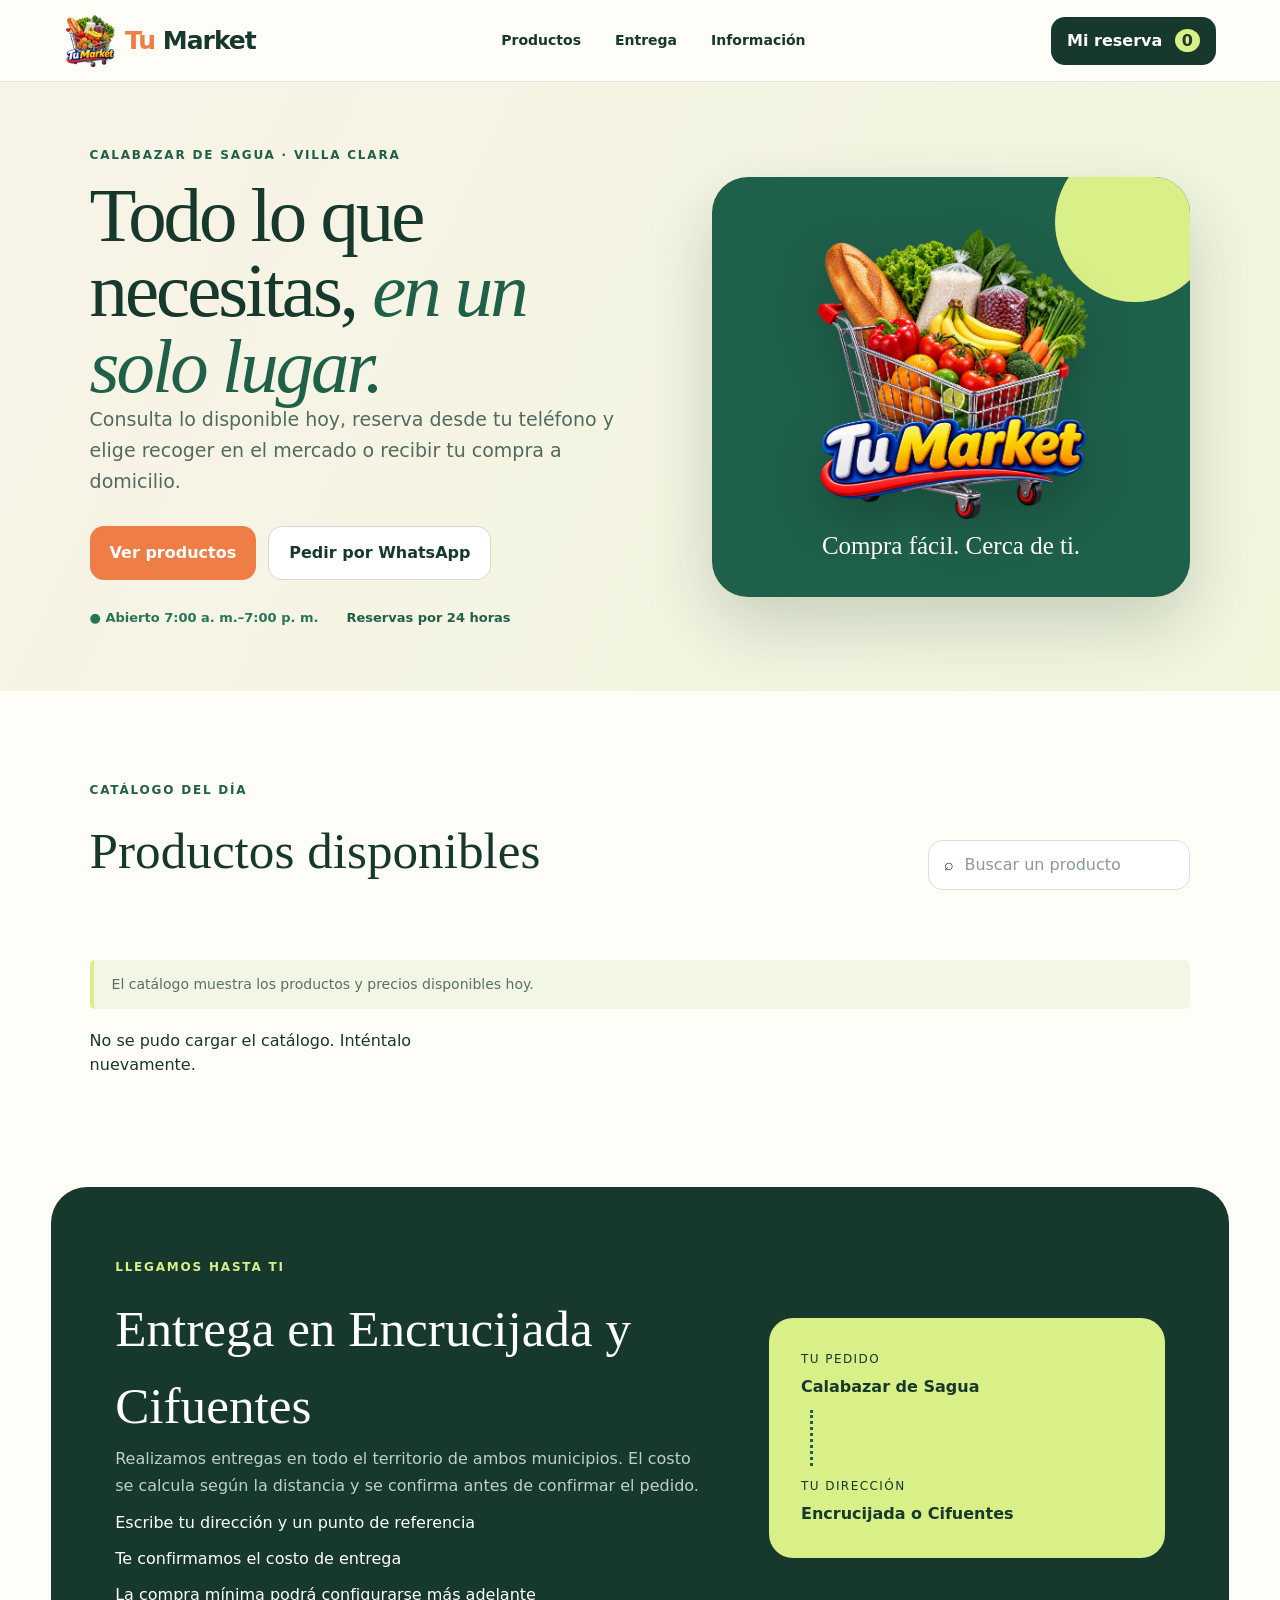
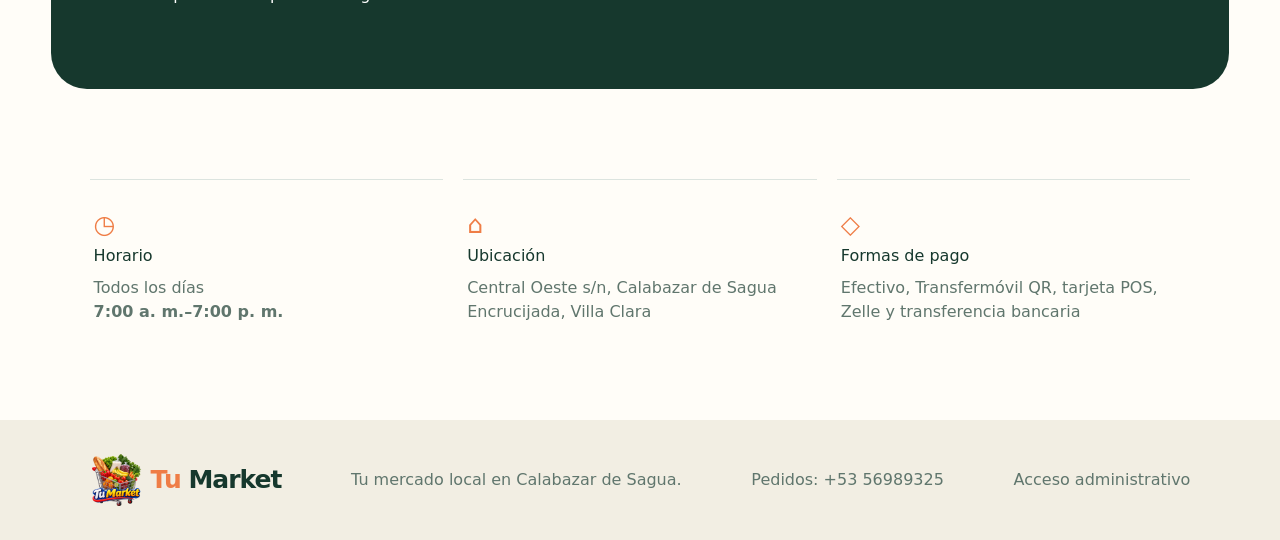
==== index.html @ 38402e89 "Add files via upload" ====
<!DOCTYPE html>
<html lang="es">
<head>
<meta charSet="utf-8"/>
<meta name="viewport" content="width=device-width, initial-scale=1"/>
<link rel="preload" as="image" href="tu-market-logo-realistic.png"/>
<link rel="stylesheet" href="tu-market.css"/>
<title>Tu Market</title>
<meta name="description" content="Productos, reservas y entregas de Tu Market en Villa Clara."/>
<link rel="icon" href="tu-market-logo-realistic.png"/>
<link rel="apple-touch-icon" href="tu-market-logo-realistic.png"/>
<style>[hidden]{display:none!important}</style>
</head>
<body>
<main>
<header class="topbar">
<a class="brand brandWithLogo" href="#inicio" aria-label="Tu Market, inicio">
<img src="tu-market-logo-realistic.png" alt=""/>
<span>
<b>Tu</b> Market</span>
</a>
<nav>
<a href="#productos">Productos</a>
<a href="#entrega">Entrega</a>
<a href="#informacion">Información</a>
</nav>
<button class="cartButton">Mi reserva <b>0</b>
</button>
</header>
<section class="hero" id="inicio">
<div class="heroCopy">
<p class="eyebrow">Calabazar de Sagua · Villa Clara</p>
<h1>Todo lo que necesitas, <em>en un solo lugar.</em>
</h1>
<p class="lead">Consulta lo disponible hoy, reserva desde tu teléfono y elige recoger en el mercado o recibir tu compra a domicilio.</p>
<div class="heroActions">
<a class="primary" href="#productos">Ver productos</a>
<a class="secondary" href="https://wa.me/5356989325">Pedir por WhatsApp</a>
</div>
<div class="quickFacts">
<span>● Abierto 7:00 a. m.–7:00 p. m.</span>
<span>Reservas por 24 horas</span>
</div>
</div>
<div class="marketCard" aria-hidden="true">
<div class="sun">
</div>
<img class="heroLogo" src="tu-market-logo-realistic.png" alt=""/>
<p>Compra fácil. Cerca de ti.</p>
</div>
</section>
<section class="products" id="productos">
<div class="sectionHead">
<div>
<p class="eyebrow">Catálogo del día</p>
<h2>Productos disponibles</h2>
</div>
<label class="search">⌕<input placeholder="Buscar un producto" value=""/>
</label>
</div>
<div id="categoryFilters" class="categoryFilters" aria-label="Buscar por clasificación"></div>
<div class="notice">El catálogo muestra los productos y precios disponibles hoy.</div>
<div id="productGrid" class="productGrid"><p>Cargando productos…</p></div>
</section>
<section class="delivery" id="entrega">
<div>
<p class="eyebrow">Llegamos hasta ti</p>
<h2>Entrega en Encrucijada y Cifuentes</h2>
<p>Realizamos entregas en todo el territorio de ambos municipios. El costo se calcula según la distancia y se confirma antes de confirmar el pedido.</p>
<ul>
<li>Escribe tu dirección y un punto de referencia</li>
<li>Te confirmamos el costo de entrega</li>
<li>La compra mínima podrá configurarse más adelante</li>
</ul>
</div>
<div class="routeCard">
<span>Tu pedido</span>
<b>Calabazar de Sagua</b>
<div class="routeLine">
</div>
<span>Tu dirección</span>
<b>Encrucijada o Cifuentes</b>
</div>
</section>
<section class="info" id="informacion">
<article>
<span>◷</span>
<h3>Horario</h3>
<p>Todos los días<br/>
<b>7:00 a. m.–7:00 p. m.</b>
</p>
</article>
<article>
<span>⌂</span>
<h3>Ubicación</h3>
<p>Central Oeste s/n, Calabazar de Sagua<br/>Encrucijada, Villa Clara</p>
</article>
<article>
<span>◇</span>
<h3>Formas de pago</h3>
<p>Efectivo, Transfermóvil QR, tarjeta POS,<br/>Zelle y transferencia bancaria</p>
</article>
</section>
<footer>
<div class="brand brandWithLogo">
<img src="tu-market-logo-realistic.png" alt=""/>
<span>
<b>Tu</b> Market</span>
</div>
<p>Tu mercado local en Calabazar de Sagua.</p>
<p>Pedidos: +53 56989325</p>
<p><a href="admin.html">Acceso administrativo</a></p>
</footer>
</main>
<div id="cartModal" class="modalBackdrop" hidden>
<div class="modal"><button class="close" type="button" aria-label="Cerrar">×</button><h2>Mi reserva</h2><div id="cartItems"></div>
<form id="orderForm"><label>Nombre y apellidos<input id="customerName" required></label><label>Teléfono<input id="phone" inputmode="tel" required></label><label>Entrega<select id="deliveryType"><option>Recoger en la tienda</option><option>Entrega a domicilio</option></select></label><label>Dirección<input id="address"></label><label>Punto de referencia (opcional)<textarea id="reference"></textarea></label><label>Forma de pago<select id="paymentMethod"><option>Efectivo (cash)</option><option>Zelle</option><option>Transferencia bancaria</option></select></label><button class="primary" type="submit">Confirmar pedido</button></form>
</div></div>
<script>
const SUPABASE_URL='https://faebaloprnuvkmqggsgo.supabase.co',SUPABASE_KEY='sb_publishable_L12dqE66IVhn_qCoooGx5A_XQ2bVXRj',apiHeaders={apikey:SUPABASE_KEY,Authorization:`Bearer ${SUPABASE_KEY}`};
const search=document.querySelector('.search input'),cartButton=document.querySelector('.cartButton'),modal=document.getElementById('cartModal');let products=[],selected='Todos',cart=[];
function money(v){return Number(v)>0?`$${Number(v).toFixed(2)}`:'Precio por confirmar'}
function renderFilters(){const cats=['Todos',...new Set(products.map(p=>p.category).filter(Boolean))];categoryFilters.innerHTML=cats.map(c=>`<button type="button" class="${c===selected?'active':''}" data-category="${c}">${c}</button>`).join('');categoryFilters.querySelectorAll('button').forEach(b=>b.onclick=()=>{selected=b.dataset.category;renderFilters();renderProducts()})}
function renderProducts(){const q=search.value.toLowerCase(),list=products.filter(p=>(selected==='Todos'||p.category===selected)&&p.name.toLowerCase().includes(q));productGrid.innerHTML=list.map(p=>`<article class="productCard"><div class="productVisual">${p.image_url?`<img src="${p.image_url}" alt="${p.name}" style="width:100%;height:100%;object-fit:cover">`:(p.emoji||'🛒')}<span class="status">${p.available?'Disponible':'Agotado'}</span></div><div class="productInfo"><small>${p.category||''}</small><h3>${p.name}</h3><p class="price">${money(p.price)} <span>/ ${p.unit||'unidad'}</span></p><button ${p.available?'':'disabled'} data-id="${p.id}">${p.available?'Agregar':'No disponible'}</button></div></article>`).join('')||'<p>No hay productos en esta clasificación.</p>';productGrid.querySelectorAll('button[data-id]').forEach(b=>b.onclick=()=>add(Number(b.dataset.id)))}
async function loadProducts(){try{const r=await fetch(`${SUPABASE_URL}/rest/v1/products?select=*&order=name.asc`,{headers:apiHeaders});if(!r.ok)throw Error();products=await r.json();renderFilters();renderProducts()}catch(e){productGrid.innerHTML='<p>No se pudo cargar el catálogo. Inténtalo nuevamente.</p>'}}
function add(id){cart.push(id);cartButton.querySelector('b').textContent=cart.length}
function openCart(){cartItems.innerHTML=cart.length?cart.map((id,i)=>{const p=products.find(x=>x.id===id);return p?`<p>${p.emoji||'🛒'} ${p.name} · ${money(p.price)} <button type="button" data-remove="${i}">Quitar</button></p>`:''}).join(''):'<p>Tu reserva está vacía.</p>';orderForm.hidden=!cart.length;cartItems.querySelectorAll('[data-remove]').forEach(b=>b.onclick=()=>{cart.splice(Number(b.dataset.remove),1);cartButton.querySelector('b').textContent=cart.length;openCart()});modal.hidden=false}
cartButton.onclick=openCart;modal.querySelector('.close').onclick=()=>modal.hidden=true;modal.onclick=e=>{if(e.target===modal)modal.hidden=true};search.oninput=renderProducts;
orderForm.onsubmit=async e=>{e.preventDefault();if(deliveryType.value==='Entrega a domicilio'&&!address.value.trim())return alert('Escribe la dirección de entrega.');const chosen=cart.map(id=>products.find(p=>p.id===id)).filter(Boolean),num='TM-'+Date.now().toString().slice(-6),body={confirmation_code:num,customer_name:customerName.value.trim(),phone:phone.value.trim(),address:address.value.trim(),reference:reference.value.trim(),delivery_type:deliveryType.value,payment_method:paymentMethod.value,items:chosen.map(p=>({id:p.id,name:p.name,price:Number(p.price||0),unit:p.unit})),total:chosen.reduce((s,p)=>s+Number(p.price||0),0),status:'Pendiente'},btn=orderForm.querySelector('button[type=submit]');btn.disabled=true;btn.textContent='Enviando…';try{const r=await fetch(`${SUPABASE_URL}/rest/v1/orders`,{method:'POST',headers:{...apiHeaders,'Content-Type':'application/json',Prefer:'return=minimal'},body:JSON.stringify(body)});if(!r.ok)throw Error();cart=[];cartButton.querySelector('b').textContent='0';modal.hidden=true;orderForm.reset();alert(`Pedido recibido. Tu número de confirmación es ${num}`)}catch(err){alert('No se pudo enviar el pedido. Inténtalo nuevamente.')}finally{btn.disabled=false;btn.textContent='Confirmar pedido'}};
loadProducts();
</script>
</body>
</html>
---- tu-market.css ----
/*! tailwindcss v4.2.1 | MIT License | https://tailwindcss.com */
@layer theme{:root,:host{--font-sans:ui-sans-serif, system-ui, sans-serif, "Apple Color Emoji", "Segoe UI Emoji", "Segoe UI Symbol", "Noto Color Emoji";--font-mono:ui-monospace, SFMono-Regular, Menlo, Monaco, Consolas, "Liberation Mono", "Courier New", monospace;--spacing:.25rem;--default-font-family:var(--font-sans);--default-mono-font-family:var(--font-mono)}}@layer base{*,:after,:before,::backdrop{box-sizing:border-box;border:0 solid;margin:0;padding:0}::file-selector-button{box-sizing:border-box;border:0 solid;margin:0;padding:0}html,:host{-webkit-text-size-adjust:100%;tab-size:4;line-height:1.5;font-family:var(--default-font-family,ui-sans-serif, system-ui, sans-serif, "Apple Color Emoji", "Segoe UI Emoji", "Segoe UI Symbol", "Noto Color Emoji");font-feature-settings:var(--default-font-feature-settings,normal);font-variation-settings:var(--default-font-variation-settings,normal);-webkit-tap-highlight-color:transparent}hr{height:0;color:inherit;border-top-width:1px}abbr:where([title]){-webkit-text-decoration:underline dotted;text-decoration:underline dotted}h1,h2,h3,h4,h5,h6{font-size:inherit;font-weight:inherit}a{color:inherit;-webkit-text-decoration:inherit;-webkit-text-decoration:inherit;-webkit-text-decoration:inherit;-webkit-text-decoration:inherit;text-decoration:inherit}b,strong{font-weight:bolder}code,kbd,samp,pre{font-family:var(--default-mono-font-family,ui-monospace, SFMono-Regular, Menlo, Monaco, Consolas, "Liberation Mono", "Courier New", monospace);font-feature-settings:var(--default-mono-font-feature-settings,normal);font-variation-settings:var(--default-mono-font-variation-settings,normal);font-size:1em}small{font-size:80%}sub,sup{vertical-align:baseline;font-size:75%;line-height:0;position:relative}sub{bottom:-.25em}sup{top:-.5em}table{text-indent:0;border-color:inherit;border-collapse:collapse}:-moz-focusring{outline:auto}progress{vertical-align:baseline}summary{display:list-item}ol,ul,menu{list-style:none}img,svg,video,canvas,audio,iframe,embed,object{vertical-align:middle;display:block}img,video{max-width:100%;height:auto}button,input,select,optgroup,textarea{font:inherit;font-feature-settings:inherit;font-variation-settings:inherit;letter-spacing:inherit;color:inherit;opacity:1;background-color:#0000;border-radius:0}::file-selector-button{font:inherit;font-feature-settings:inherit;font-variation-settings:inherit;letter-spacing:inherit;color:inherit;opacity:1;background-color:#0000;border-radius:0}:where(select:is([multiple],[size])) optgroup{font-weight:bolder}:where(select:is([multiple],[size])) optgroup option{padding-inline-start:20px}::file-selector-button{margin-inline-end:4px}::placeholder{opacity:1}@supports (not ((-webkit-appearance:-apple-pay-button))) or (contain-intrinsic-size:1px){::placeholder{color:currentColor}@supports (color:color-mix(in lab, red, red)){::placeholder{color:color-mix(in oklab, currentcolor 50%, transparent)}}}textarea{resize:vertical}::-webkit-search-decoration{-webkit-appearance:none}::-webkit-date-and-time-value{min-height:1lh;text-align:inherit}::-webkit-datetime-edit{display:inline-flex}::-webkit-datetime-edit-fields-wrapper{padding:0}::-webkit-datetime-edit{padding-block:0}::-webkit-datetime-edit-year-field{padding-block:0}::-webkit-datetime-edit-month-field{padding-block:0}::-webkit-datetime-edit-day-field{padding-block:0}::-webkit-datetime-edit-hour-field{padding-block:0}::-webkit-datetime-edit-minute-field{padding-block:0}::-webkit-datetime-edit-second-field{padding-block:0}::-webkit-datetime-edit-millisecond-field{padding-block:0}::-webkit-datetime-edit-meridiem-field{padding-block:0}::-webkit-calendar-picker-indicator{line-height:1}:-moz-ui-invalid{box-shadow:none}button,input:where([type=button],[type=reset],[type=submit]){appearance:button}::file-selector-button{appearance:button}::-webkit-inner-spin-button{height:auto}::-webkit-outer-spin-button{height:auto}[hidden]:where(:not([hidden=until-found])){display:none!important}}@layer components;@layer utilities{.visible{visibility:visible}.relative{position:relative}.start{inset-inline-start:var(--spacing)}.table{display:table}}:root{--ink:#16382d;--green:#1f604a;--lime:#d9ef88;--cream:#f8f3e7;--paper:#fffdf8;--orange:#ef7d46;--muted:#60766d}*{box-sizing:border-box}html{scroll-behavior:smooth}body{background:var(--paper);color:var(--ink);margin:0;font-family:Inter,ui-sans-serif,system-ui,-apple-system,BlinkMacSystemFont,Segoe UI,sans-serif}button,input,textarea{font:inherit}button,a{transition:all .2s}.topbar{z-index:20;-webkit-backdrop-filter:blur(12px);backdrop-filter:blur(12px);background:#fffdf8eb;border-bottom:1px solid #dfe6dd;justify-content:space-between;align-items:center;height:82px;padding:0 max(5vw,24px);display:flex;position:sticky;top:0}.brand{letter-spacing:-1px;color:var(--ink);font-size:25px;font-weight:900;text-decoration:none}.brand>span{color:var(--ink)}.brand>span b{color:var(--orange)}.brandWithLogo{align-items:center;gap:9px;display:inline-flex}.brandWithLogo img{object-fit:contain;width:52px;height:52px}nav{gap:34px;display:flex}nav a{color:var(--ink);font-size:14px;font-weight:650;text-decoration:none}.cartButton{background:var(--ink);color:#fff;cursor:pointer;border:0;border-radius:14px;padding:12px 16px;font-weight:750}.cartButton b{background:var(--lime);color:var(--ink);border-radius:50%;margin-left:7px;padding:2px 7px}.hero{background:linear-gradient(115deg,var(--cream),#f1f6dd);grid-template-columns:1.08fr .92fr;align-items:center;gap:60px;min-height:600px;padding:64px max(7vw,28px);display:grid}.eyebrow{text-transform:uppercase;letter-spacing:.15em;color:var(--green);margin:0 0 14px;font-size:12px;font-weight:850}.hero h1{letter-spacing:-3px;max-width:800px;margin:0;font-family:Georgia,serif;font-size:clamp(47px,6vw,82px);line-height:.98}.hero h1 em{color:var(--green);font-weight:400}.lead{color:#516a60;max-width:650px;font-size:19px;line-height:1.65}.heroActions{gap:12px;margin:28px 0;display:flex}.primary,.secondary{cursor:pointer;border:0;border-radius:14px;justify-content:center;align-items:center;padding:14px 20px;font-weight:800;text-decoration:none;display:inline-flex}.primary{background:var(--orange);color:#fff}.secondary{color:var(--ink);background:#fff;border:1px solid #cfdad4}.quickFacts{color:var(--green);gap:28px;font-size:13px;font-weight:700;display:flex}.quickFacts span:first-child{color:#26755b}.marketCard{background:var(--green);text-align:center;border-radius:36px;height:420px;padding:52px 40px;position:relative;overflow:hidden;box-shadow:0 28px 70px #16382d33}.sun{background:var(--lime);border-radius:50%;width:160px;height:160px;position:absolute;top:-35px;right:-25px}.heroLogo{object-fit:contain;filter:drop-shadow(0 18px 24px #0003);width:100%;height:290px;position:relative}.marketCard p{color:#fff;margin-top:8px;font-family:Georgia,serif;font-size:25px;position:relative}.products{padding:90px max(7vw,28px)}.sectionHead{justify-content:space-between;align-items:end;gap:20px;display:flex}.sectionHead h2,.delivery h2{margin:0;font-family:Georgia,serif;font-size:clamp(36px,4vw,54px)}.search{background:#fff;border:1px solid #d8e0dc;border-radius:14px;align-items:center;gap:10px;padding:12px 15px;display:flex}.search input{border:0;outline:0;min-width:210px}.notice{border-left:4px solid var(--lime);color:#597064;background:#f2f6e5;border-radius:5px;margin:26px 0 20px;padding:14px 18px;font-size:14px}.productGrid{grid-template-columns:repeat(3,1fr);gap:22px;display:grid}.productCard{background:#fff;border:1px solid #e0e6e2;border-radius:24px;overflow:hidden}.productVisual{background:#f2f0e6;justify-content:center;align-items:center;height:210px;font-size:78px;display:flex;position:relative}.status{color:#77857e;text-transform:uppercase;background:#fff;border-radius:20px;padding:7px 9px;font-size:11px;font-weight:800;position:absolute;top:14px;right:14px}.categoryFilters{scrollbar-width:thin;gap:10px;padding:26px 2px 18px;display:flex;overflow-x:auto}.categoryFilters button{color:var(--ink);cursor:pointer;background:#fff;border:1px solid #cfdad4;border-radius:999px;flex:none;padding:11px 17px;font-weight:800}.categoryFilters button.active{background:var(--green);border-color:var(--green);color:#fff}.emptyProducts{text-align:center;color:var(--muted);background:#fafbf7;border:1px dashed #c8d4ce;border-radius:18px;margin-top:22px;padding:30px}.productInfo{padding:22px}.productInfo small{color:var(--orange);font-weight:800}.productInfo h3{margin:6px 0 12px;font-size:23px}.price{font-weight:800}.price span{color:var(--muted);font-size:13px;font-weight:500}.productInfo button{color:#89938e;background:#e9ecea;border:0;border-radius:12px;width:100%;padding:12px;font-weight:800}.delivery{background:var(--ink);color:#fff;border-radius:36px;grid-template-columns:1.2fr .8fr;align-items:center;gap:60px;margin:20px max(4vw,18px);padding:70px max(5vw,28px);display:grid}.delivery .eyebrow{color:var(--lime)}.delivery p{color:#bed0c9;line-height:1.7}.delivery li{margin:12px 0}.routeCard{background:var(--lime);color:var(--ink);border-radius:24px;flex-direction:column;gap:7px;padding:32px;display:flex}.routeCard span{text-transform:uppercase;letter-spacing:.12em;font-size:12px}.routeLine{border-left:3px dotted var(--green);height:56px;margin:4px 0 4px 9px}.info{grid-template-columns:repeat(3,1fr);gap:20px;padding:70px max(7vw,28px);display:grid}.info article{border-top:1px solid #dce4df;padding:26px 4px}.info article>span{color:var(--orange);font-size:25px}.info h3{margin-bottom:8px}.info p{color:var(--muted);line-height:1.5}footer{color:var(--muted);background:#f2eee3;justify-content:space-between;align-items:center;padding:34px max(7vw,28px);display:flex}.modalBackdrop{z-index:50;background:#0a1e1894;place-items:center;padding:18px;display:grid;position:fixed;inset:0}.modal{background:#fff;border-radius:26px;width:min(520px,100%);max-height:92vh;padding:32px;position:relative;overflow:auto}.close{cursor:pointer;background:0 0;border:0;font-size:32px;position:absolute;top:15px;right:20px}.modal h2{margin:0 0 22px;font-family:Georgia,serif;font-size:36px}.modal label{margin:16px 0 6px;font-size:13px;font-weight:800;display:block}.modal input,.modal textarea,.modal select{outline-color:var(--green);background:#fff;border:1px solid #d5dfda;border-radius:12px;width:100%;margin-top:7px;padding:12px;display:block}.modal textarea{resize:vertical;min-height:80px}.choice{grid-template-columns:1fr 1fr;gap:8px;margin-top:18px;display:grid}.choice button{background:#fff;border:1px solid #d5dfda;border-radius:12px;padding:12px;font-weight:800}.choice .selected{background:var(--ink);color:#fff}.helper,.empty{color:var(--muted);font-size:12px}.submit{width:100%;margin-top:20px}.submit:disabled{opacity:.45}.modal label small{color:var(--muted);font-weight:500}.orderLine,.orderTotal{border-bottom:1px solid #edf0ee;justify-content:space-between;padding:9px 0;font-size:14px;display:flex}.orderTotal{border-bottom:2px solid var(--ink);font-size:16px}.sent{color:var(--green);background:#e9f5d0;border-radius:10px;padding:12px;font-weight:750}.confirmationCard{text-align:center;padding:18px 4px 4px}.confirmationIcon{background:var(--lime);width:64px;height:64px;color:var(--ink);border-radius:50%;place-items:center;margin:0 auto 20px;font-size:34px;font-weight:900;display:grid}.confirmationCard h2{margin-bottom:10px}.confirmationCard>p{color:var(--muted)}.confirmationCard>small{text-transform:uppercase;letter-spacing:.12em;color:var(--green);margin:25px 0 8px;font-weight:850;display:block}.confirmationCard>strong{background:var(--ink);color:#fff;letter-spacing:.08em;border-radius:16px;padding:18px;font-size:clamp(28px,8vw,40px);display:block}.confirmationCard .confirmationHelp{max-width:340px;margin:16px auto 22px;font-size:13px;line-height:1.5}.confirmationCard .primary{width:100%}.adminLogin{background:linear-gradient(135deg,var(--cream),#eef6da);place-items:center;min-height:100vh;padding:20px;display:grid}.adminLogin form{background:#fff;border-radius:25px;width:min(420px,100%);padding:38px;box-shadow:0 25px 70px #16382d29}.adminLogin h1{margin:10px 0 25px;font-family:Georgia,serif;font-size:38px}.adminLogin label,.adminCard label{margin:14px 0;font-size:13px;font-weight:800;display:block}.adminLogin input,.adminCard input,.adminCard select{background:#fff;border:1px solid #d6dfda;border-radius:10px;width:100%;margin-top:7px;padding:12px}.adminLogin .primary{width:100%;margin-top:14px}.error{color:#a33;font-weight:700}.adminPage{background:#f6f7f2;min-height:100vh;padding:38px max(5vw,22px) 80px}.adminHeader{justify-content:space-between;align-items:center;display:flex}.adminHeader h1{margin:0;font-family:Georgia,serif;font-size:46px}.stats{grid-template-columns:repeat(3,1fr);gap:16px;margin:30px 0;display:grid}.stats article{background:var(--ink);color:#fff;border-radius:18px;flex-direction:column;padding:22px;display:flex}.stats span{color:#bcd0c8;font-size:13px}.stats b{font-size:34px}.adminGrid{grid-template-columns:1fr 1fr;gap:20px;display:grid}.adminCard{background:#fff;border:1px solid #e0e6e2;border-radius:22px;padding:26px}.adminCard h2{margin:0;font-family:Georgia,serif;font-size:30px}.formRow{grid-template-columns:1fr 1fr;gap:12px;display:grid}.adminProduct{border-bottom:1px solid #edf0ee;justify-content:space-between;align-items:center;padding:14px 0;display:flex}.adminProduct div{flex-direction:column;display:flex}.adminProduct small{color:var(--muted);margin-top:4px}.ordersCard{margin-top:20px}.adminOrder{border-bottom:1px solid #e4e9e6;grid-template-columns:1fr auto 150px;align-items:center;gap:20px;padding:16px 0;display:grid}.adminOrder div{flex-direction:column;gap:4px;display:flex}.adminOrder span,.adminOrder small{color:var(--muted)}.adminOrder select{background:#fff;border:1px solid #d6dfda;border-radius:10px;padding:10px}.emptyState{color:var(--muted);padding:24px 0}.adminMessage{color:var(--green);background:#e9f5d0;border-radius:12px;padding:12px 18px;font-weight:750}.adminActions{align-items:center;gap:10px;display:flex}.notificationButton{background:var(--lime);color:var(--ink);cursor:pointer;border:0;border-radius:14px;padding:13px 16px;font-weight:850}.newOrderAlert{z-index:25;background:#fff1c7;border:2px solid #e5a72c;border-radius:18px;justify-content:space-between;align-items:center;gap:16px;margin:22px 0;padding:17px 20px;display:flex;position:sticky;top:14px;box-shadow:0 12px 35px #5a400a2e}.newOrderAlert div{flex-direction:column;gap:5px;display:flex}.newOrderAlert strong{font-size:18px}.newOrderAlert span{color:#6f571e}.newOrderAlert button{background:var(--ink);color:#fff;cursor:pointer;border:0;border-radius:10px;padding:10px 15px;font-weight:800}@media (width<=800px){.topbar{height:70px}.topbar nav{display:none}.hero{grid-template-columns:1fr;padding-top:46px}.marketCard{height:320px}.productGrid,.info,.delivery{grid-template-columns:1fr}.sectionHead{flex-direction:column;align-items:stretch}.search input{width:100%}footer{flex-direction:column;align-items:flex-start;gap:6px}.quickFacts{flex-direction:column;gap:8px}.heroActions{flex-direction:column}.hero h1{letter-spacing:-2px}.products{padding-top:65px}.adminGrid,.stats{grid-template-columns:1fr}.adminHeader{align-items:flex-start;gap:15px}.adminHeader h1{font-size:36px}.adminActions{flex-direction:column;align-items:stretch}.adminOrder,.formRow{grid-template-columns:1fr}.newOrderAlert{flex-direction:column;align-items:flex-start}.newOrderAlert button{width:100%}}
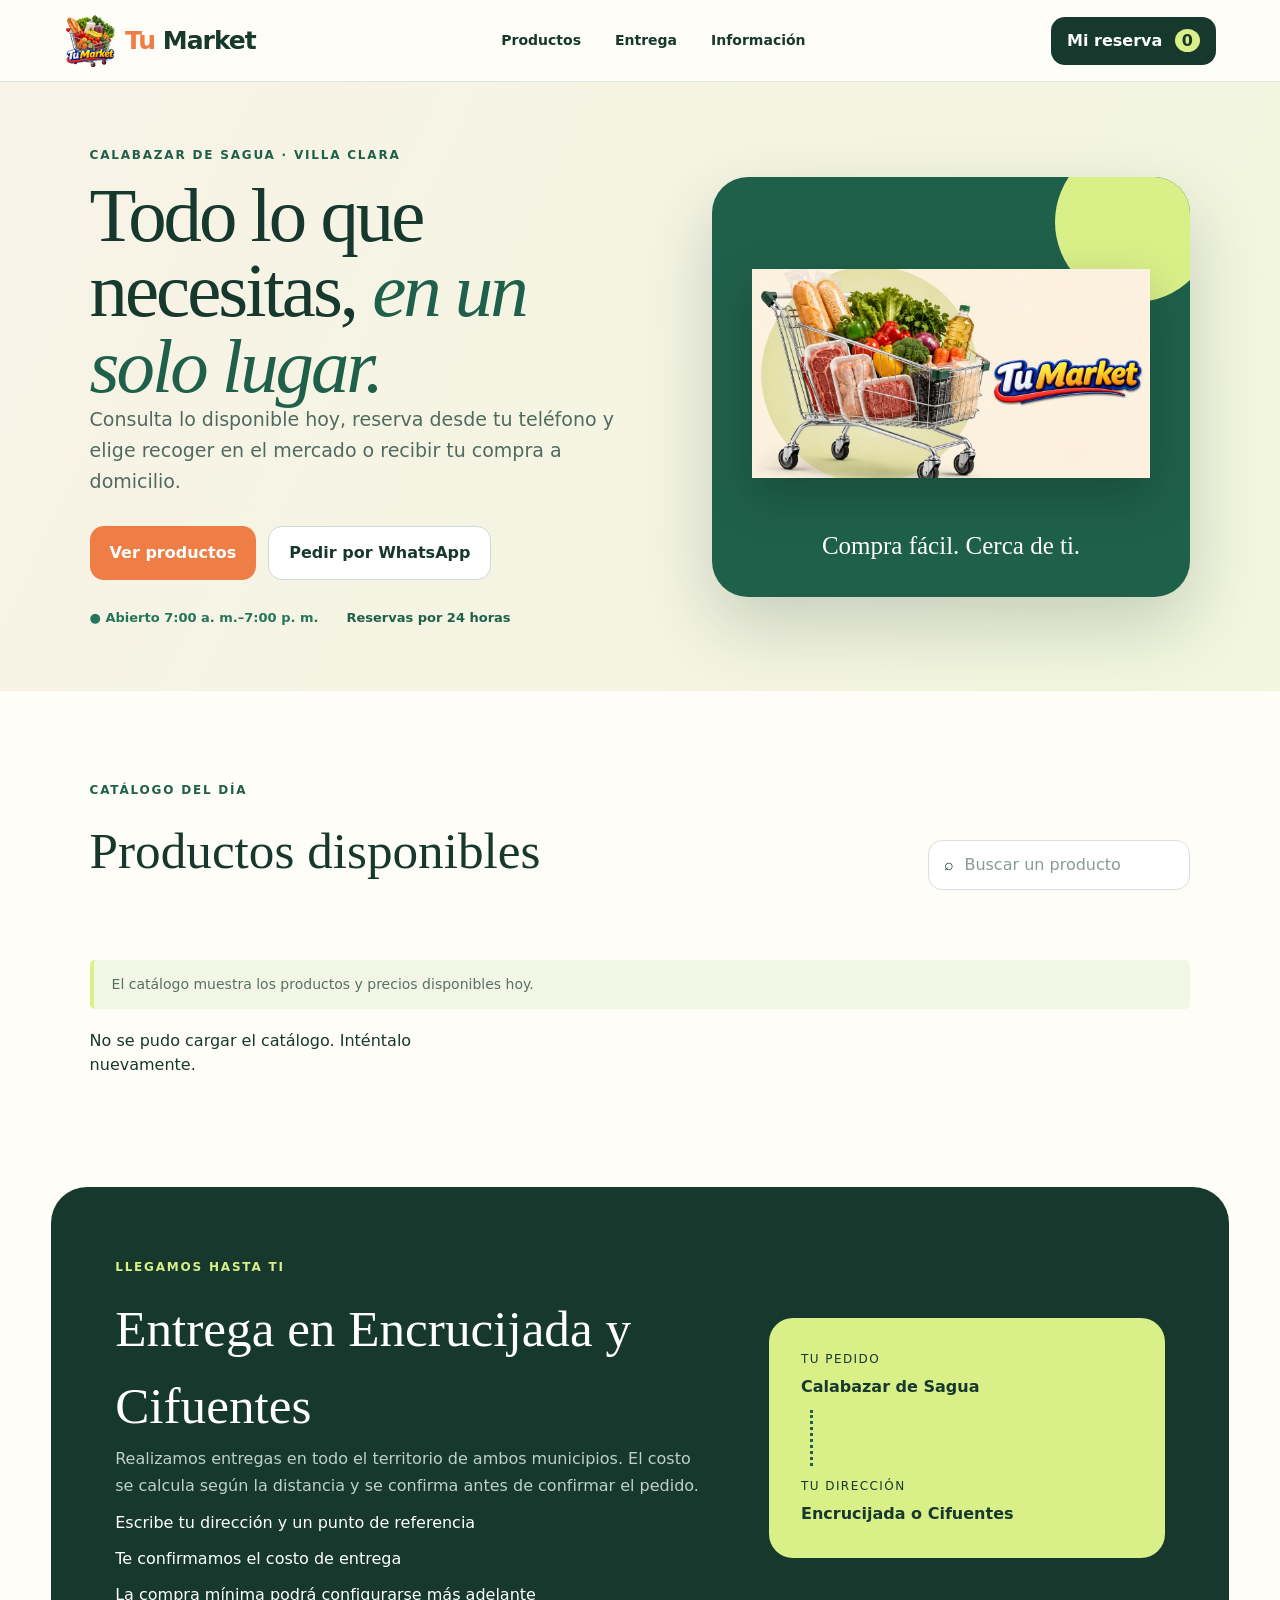
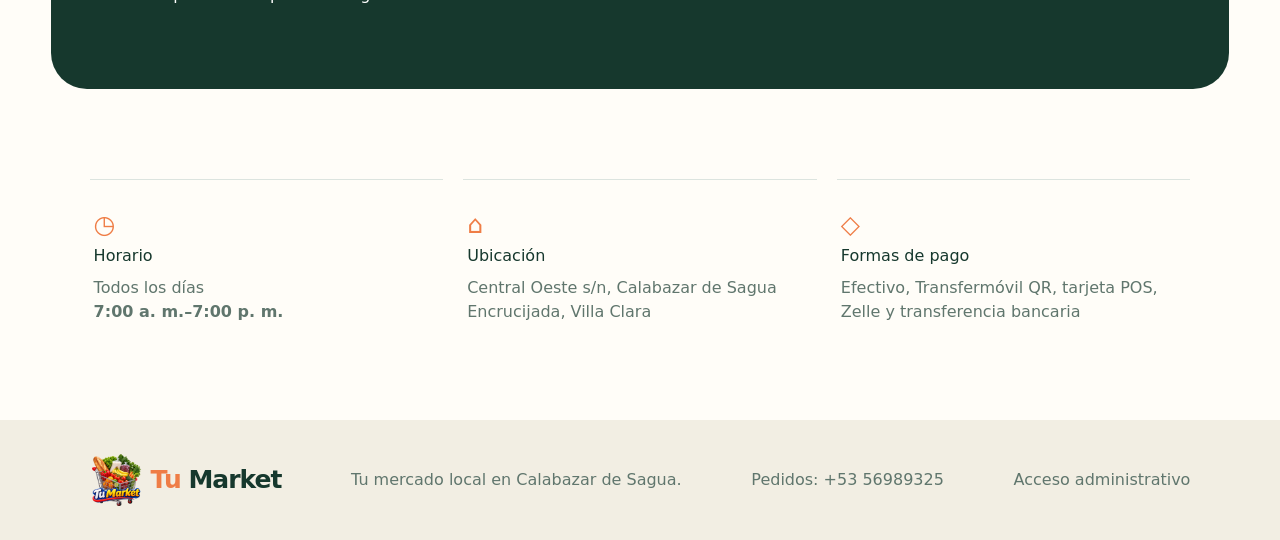
==== commit c837646d: "Add files via upload" ====
--- a/index.html
+++ b/index.html
@@ -7,6 +7,22 @@
 <link rel="stylesheet" href="tu-market.css"/>
 <title>Tu Market</title>
 <meta name="description" content="Productos, reservas y entregas de Tu Market en Villa Clara."/>
+<meta property="og:type" content="website"/>
+<meta property="og:locale" content="es_CU"/>
+<meta property="og:site_name" content="Tu Market"/>
+<meta property="og:title" content="Tu Market | Productos y pedidos"/>
+<meta property="og:description" content="Consulta los productos disponibles y reserva desde tu teléfono."/>
+<meta property="og:url" content="https://tu-market-cuba.github.io/Tu-Market-/"/>
+<meta property="og:image" content="https://tu-market-cuba.github.io/Tu-Market-/tu-market-brand.jpg"/>
+<meta property="og:image:secure_url" content="https://tu-market-cuba.github.io/Tu-Market-/tu-market-brand.jpg"/>
+<meta property="og:image:type" content="image/jpeg"/>
+<meta property="og:image:width" content="1200"/>
+<meta property="og:image:height" content="630"/>
+<meta property="og:image:alt" content="Carretilla de Tu Market llena de productos"/>
+<meta name="twitter:card" content="summary_large_image"/>
+<meta name="twitter:title" content="Tu Market | Productos y pedidos"/>
+<meta name="twitter:description" content="Consulta los productos disponibles y reserva desde tu teléfono."/>
+<meta name="twitter:image" content="https://tu-market-cuba.github.io/Tu-Market-/tu-market-brand.jpg"/>
 <link rel="icon" href="tu-market-logo-realistic.png"/>
 <link rel="apple-touch-icon" href="tu-market-logo-realistic.png"/>
 <style>[hidden]{display:none!important}</style>
@@ -45,7 +61,7 @@
 <div class="marketCard" aria-hidden="true">
 <div class="sun">
 </div>
-<img class="heroLogo" src="tu-market-logo-realistic.png" alt=""/>
+<img class="heroLogo" src="tu-market-brand.jpg" alt="Carretilla de Tu Market con productos"/>
 <p>Compra fácil. Cerca de ti.</p>
 </div>
 </section>
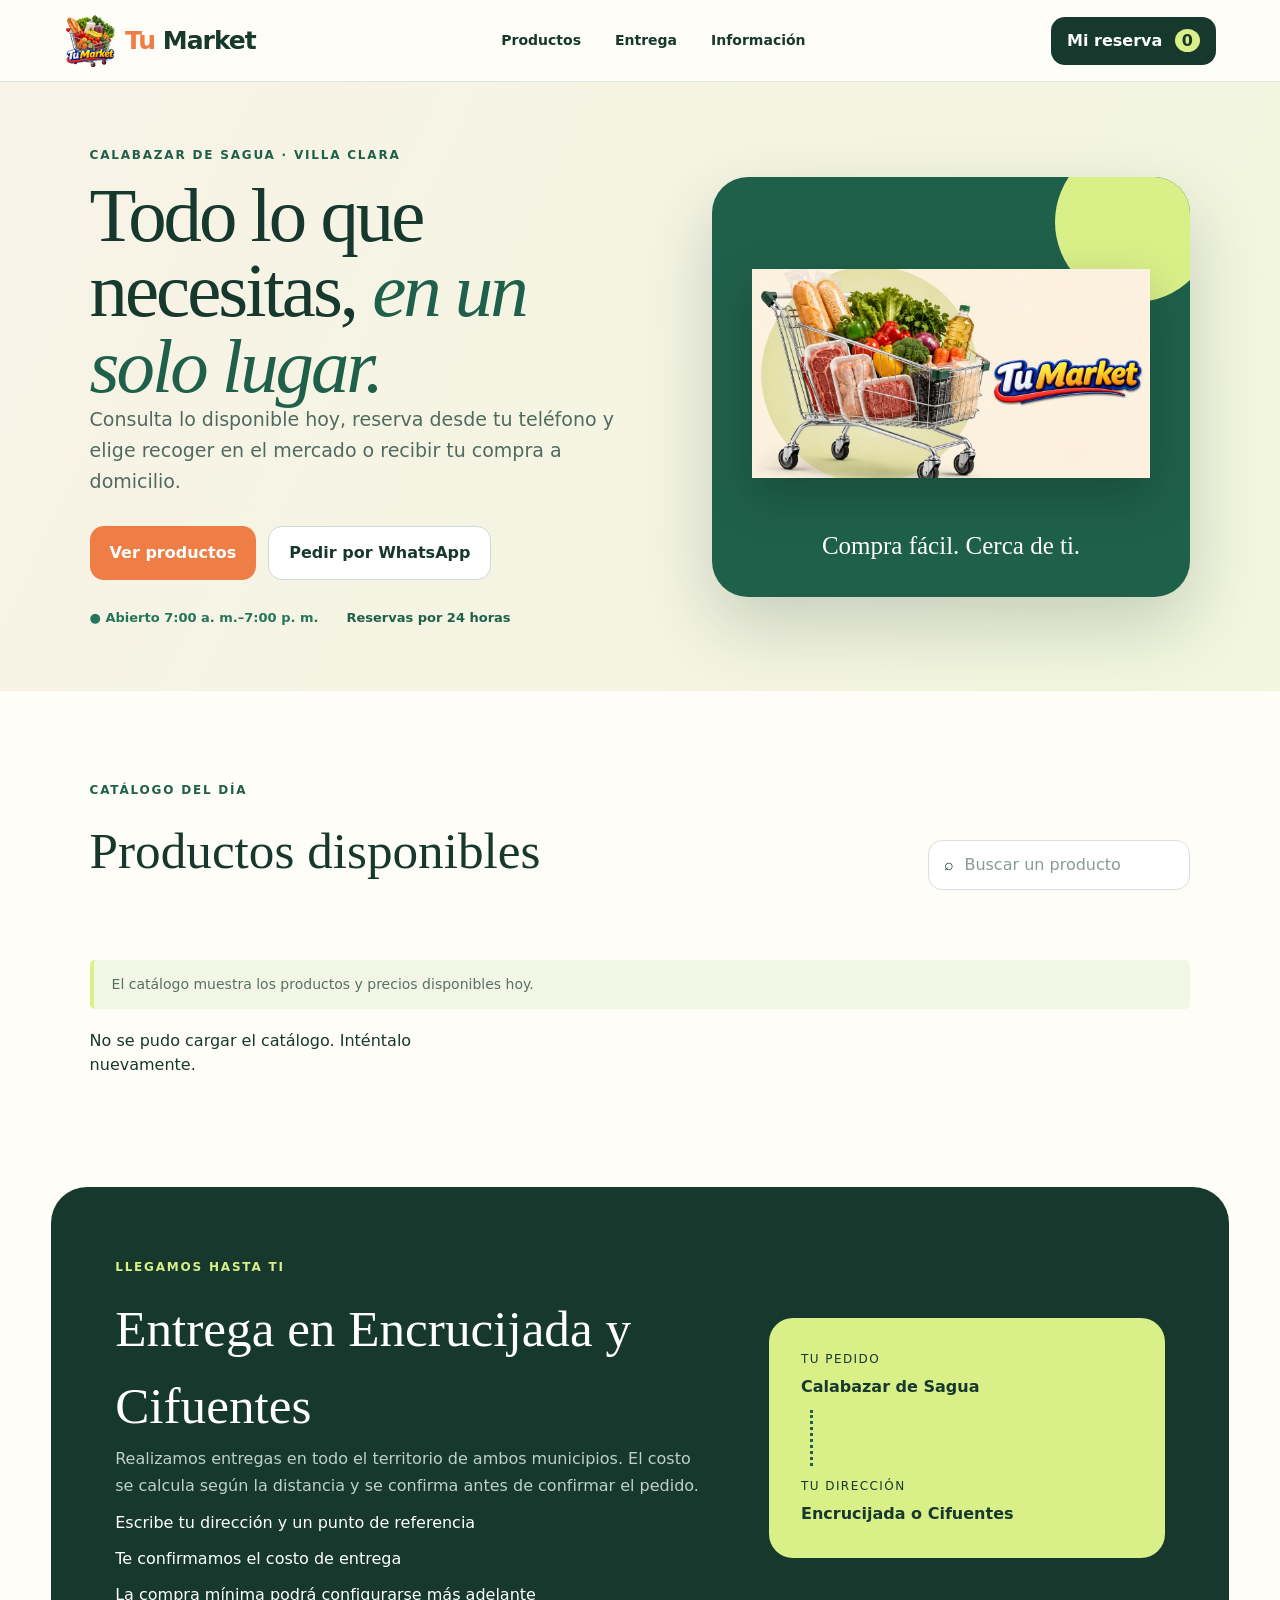
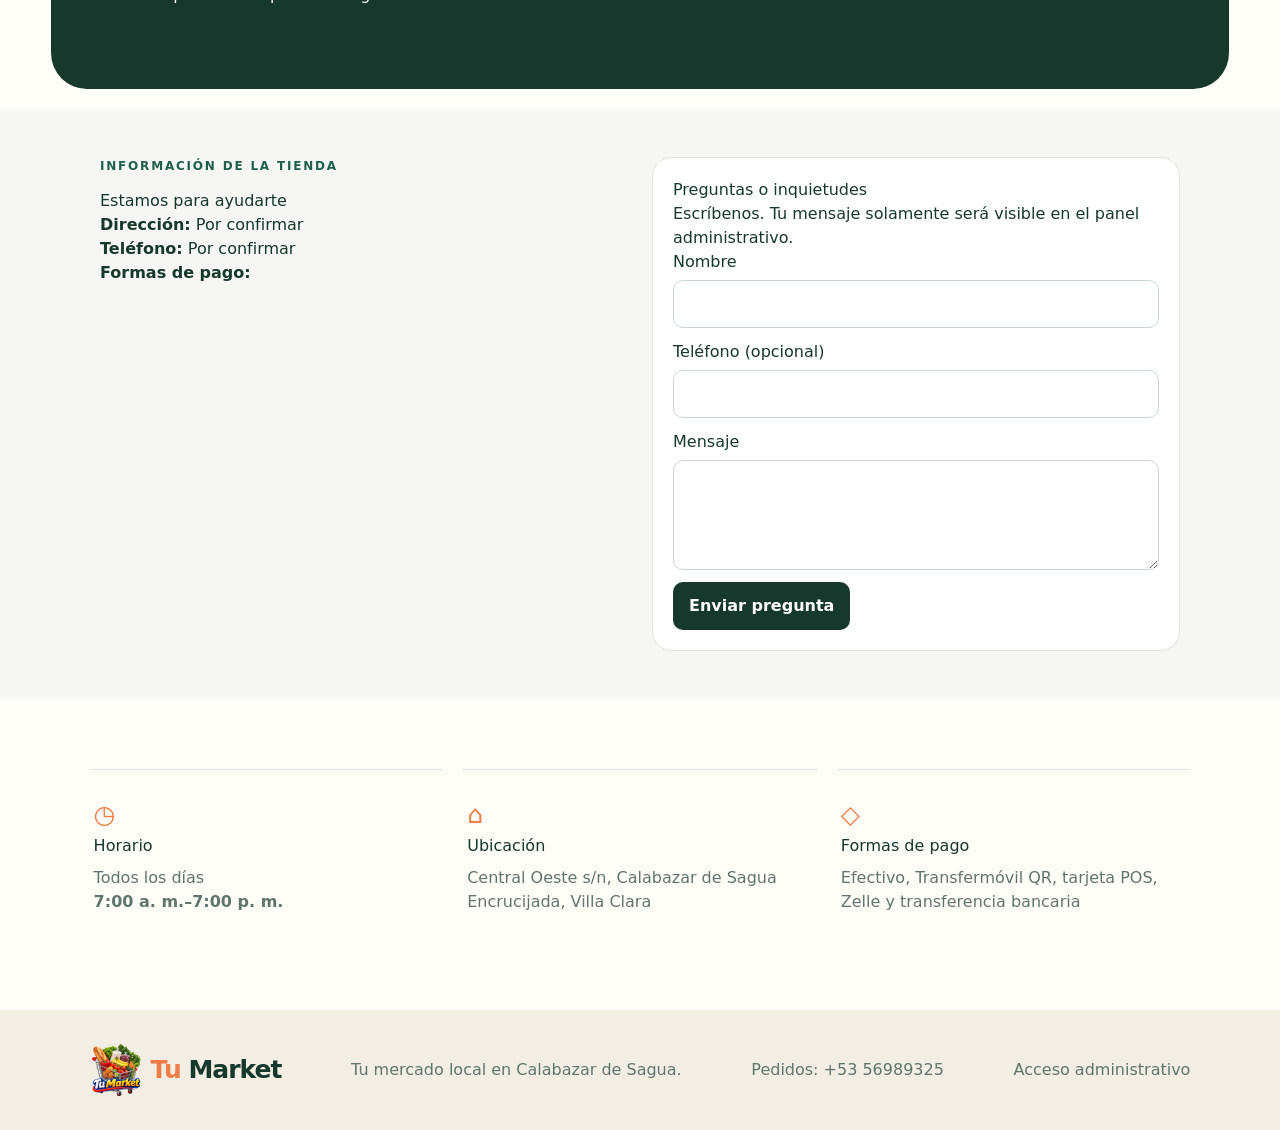
==== commit 1982d65a: "Add files via upload" ====
--- a/index.html
+++ b/index.html
@@ -25,7 +25,7 @@
 <meta name="twitter:image" content="https://tu-market-cuba.github.io/Tu-Market-/tu-market-brand.jpg"/>
 <link rel="icon" href="tu-market-logo-realistic.png"/>
 <link rel="apple-touch-icon" href="tu-market-logo-realistic.png"/>
-<style>[hidden]{display:none!important}</style>
+<style>[hidden]{display:none!important}.clientNotice{background:#fff3cd;border:1px solid #ecd98d;border-radius:16px;margin:20px auto;max-width:1080px;padding:18px}.contactPanel{background:#f6f7f2;padding:48px 7vw}.contactGrid{display:grid;grid-template-columns:1fr 1fr;gap:24px;max-width:1080px;margin:auto}.questionForm{background:#fff;border:1px solid #e0e6e2;border-radius:20px;padding:20px}.questionForm input,.questionForm textarea{display:block;width:100%;padding:11px;border:1px solid #ccd6d0;border-radius:10px;margin:6px 0 12px}.questionForm textarea{min-height:110px}.questionForm button{border:0;background:#16382d;color:#fff;border-radius:10px;padding:12px 16px;font-weight:800}.storeDetails p{white-space:pre-wrap}@media(max-width:700px){.contactGrid{grid-template-columns:1fr}}</style>
 </head>
 <body>
 <main>
@@ -65,7 +65,7 @@
 <p>Compra fácil. Cerca de ti.</p>
 </div>
 </section>
-<section class="products" id="productos">
+<section id="clientNotice" class="clientNotice" hidden><b>Aviso de Tu Market</b><p id="clientNoticeText"></p></section><section class="products" id="productos">
 <div class="sectionHead">
 <div>
 <p class="eyebrow">Catálogo del día</p>
@@ -98,7 +98,7 @@
 <b>Encrucijada o Cifuentes</b>
 </div>
 </section>
-<section class="info" id="informacion">
+<section class="contactPanel" id="contacto"><div class="contactGrid"><div class="storeDetails"><p class="eyebrow">Información de la tienda</p><h2>Estamos para ayudarte</h2><p><b>Dirección:</b> <span id="publicAddress">Por confirmar</span></p><p><b>Teléfono:</b> <a id="publicPhone" href="#">Por confirmar</a></p><p><b>Formas de pago:</b></p><ul id="publicPayments"></ul><p id="publicExtra"></p></div><form id="questionForm" class="questionForm"><h2>Preguntas o inquietudes</h2><p>Escríbenos. Tu mensaje solamente será visible en el panel administrativo.</p><label>Nombre<input id="questionName" required></label><label>Teléfono (opcional)<input id="questionPhone" inputmode="tel"></label><label>Mensaje<textarea id="questionMessage" required></textarea></label><button type="submit">Enviar pregunta</button></form></div></section><section class="info" id="informacion">
 <article>
 <span>◷</span>
 <h3>Horario</h3>
@@ -124,7 +124,7 @@
 <b>Tu</b> Market</span>
 </div>
 <p>Tu mercado local en Calabazar de Sagua.</p>
-<p>Pedidos: +53 56989325</p>
+<p>Pedidos: <span id="footerPhone">+53 56989325</span></p>
 <p><a href="admin.html">Acceso administrativo</a></p>
 </footer>
 </main>
@@ -143,7 +143,10 @@
 function openCart(){cartItems.innerHTML=cart.length?cart.map((id,i)=>{const p=products.find(x=>x.id===id);return p?`<p>${p.emoji||'🛒'} ${p.name} · ${money(p.price)} <button type="button" data-remove="${i}">Quitar</button></p>`:''}).join(''):'<p>Tu reserva está vacía.</p>';orderForm.hidden=!cart.length;cartItems.querySelectorAll('[data-remove]').forEach(b=>b.onclick=()=>{cart.splice(Number(b.dataset.remove),1);cartButton.querySelector('b').textContent=cart.length;openCart()});modal.hidden=false}
 cartButton.onclick=openCart;modal.querySelector('.close').onclick=()=>modal.hidden=true;modal.onclick=e=>{if(e.target===modal)modal.hidden=true};search.oninput=renderProducts;
 orderForm.onsubmit=async e=>{e.preventDefault();if(deliveryType.value==='Entrega a domicilio'&&!address.value.trim())return alert('Escribe la dirección de entrega.');const chosen=cart.map(id=>products.find(p=>p.id===id)).filter(Boolean),num='TM-'+Date.now().toString().slice(-6),body={confirmation_code:num,customer_name:customerName.value.trim(),phone:phone.value.trim(),address:address.value.trim(),reference:reference.value.trim(),delivery_type:deliveryType.value,payment_method:paymentMethod.value,items:chosen.map(p=>({id:p.id,name:p.name,price:Number(p.price||0),unit:p.unit})),total:chosen.reduce((s,p)=>s+Number(p.price||0),0),status:'Pendiente'},btn=orderForm.querySelector('button[type=submit]');btn.disabled=true;btn.textContent='Enviando…';try{const r=await fetch(`${SUPABASE_URL}/rest/v1/orders`,{method:'POST',headers:{...apiHeaders,'Content-Type':'application/json',Prefer:'return=minimal'},body:JSON.stringify(body)});if(!r.ok)throw Error();cart=[];cartButton.querySelector('b').textContent='0';modal.hidden=true;orderForm.reset();alert(`Pedido recibido. Tu número de confirmación es ${num}`)}catch(err){alert('No se pudo enviar el pedido. Inténtalo nuevamente.')}finally{btn.disabled=false;btn.textContent='Confirmar pedido'}};
-loadProducts();
+async function loadSettings(){try{const r=await fetch(`${SUPABASE_URL}/rest/v1/site_settings?select=*&id=eq.1`,{headers:apiHeaders});if(!r.ok)throw Error();const value=(await r.json())[0];if(!value)return;if(value.notice){clientNotice.hidden=false;clientNoticeText.textContent=value.notice}publicAddress.textContent=value.address||'Por confirmar';publicPhone.textContent=value.phone||'Por confirmar';publicPhone.href=value.phone?'tel:'+value.phone.replace(/\s/g,''):'#';footerPhone.textContent=value.phone||'+53 56989325';publicPayments.innerHTML=(value.payment_methods||[]).map(method=>`<li>${method}</li>`).join('');publicExtra.textContent=value.additional_info||'';const options=value.payment_methods||[];if(options.length)paymentMethod.innerHTML=options.map(method=>`<option>${method}</option>`).join('')}catch(e){}}
+questionForm.onsubmit=async event=>{event.preventDefault();const button=questionForm.querySelector('button'),body={name:questionName.value.trim(),phone:questionPhone.value.trim(),message:questionMessage.value.trim(),status:'Pendiente'};button.disabled=true;button.textContent='Enviando…';try{const r=await fetch(`${SUPABASE_URL}/rest/v1/customer_questions`,{method:'POST',headers:{...apiHeaders,'Content-Type':'application/json',Prefer:'return=minimal'},body:JSON.stringify(body)});if(!r.ok)throw Error();questionForm.reset();alert('Tu pregunta fue enviada a Tu Market.')}catch(e){alert('No se pudo enviar la pregunta. Inténtalo nuevamente.')}finally{button.disabled=false;button.textContent='Enviar pregunta'}};
+loadSettings();loadProducts();
 </script>
 </body>
 </html>
+
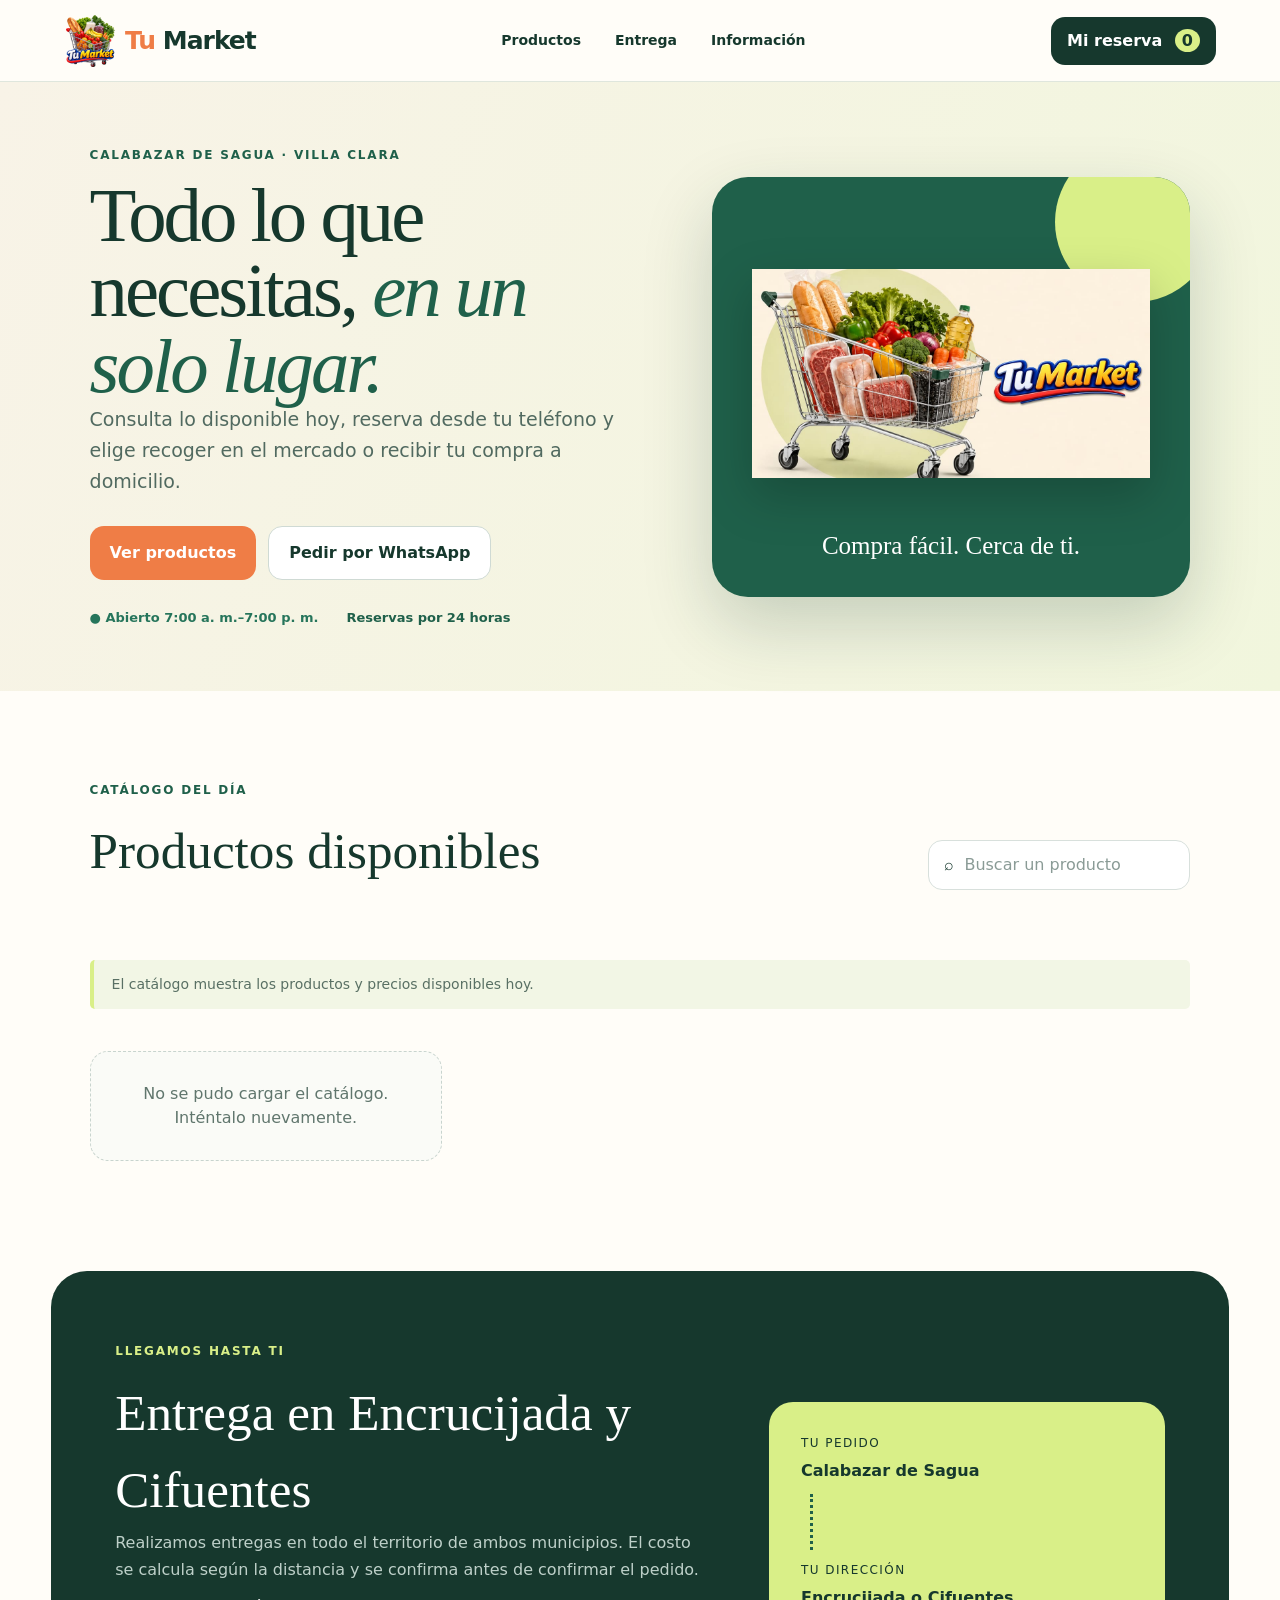
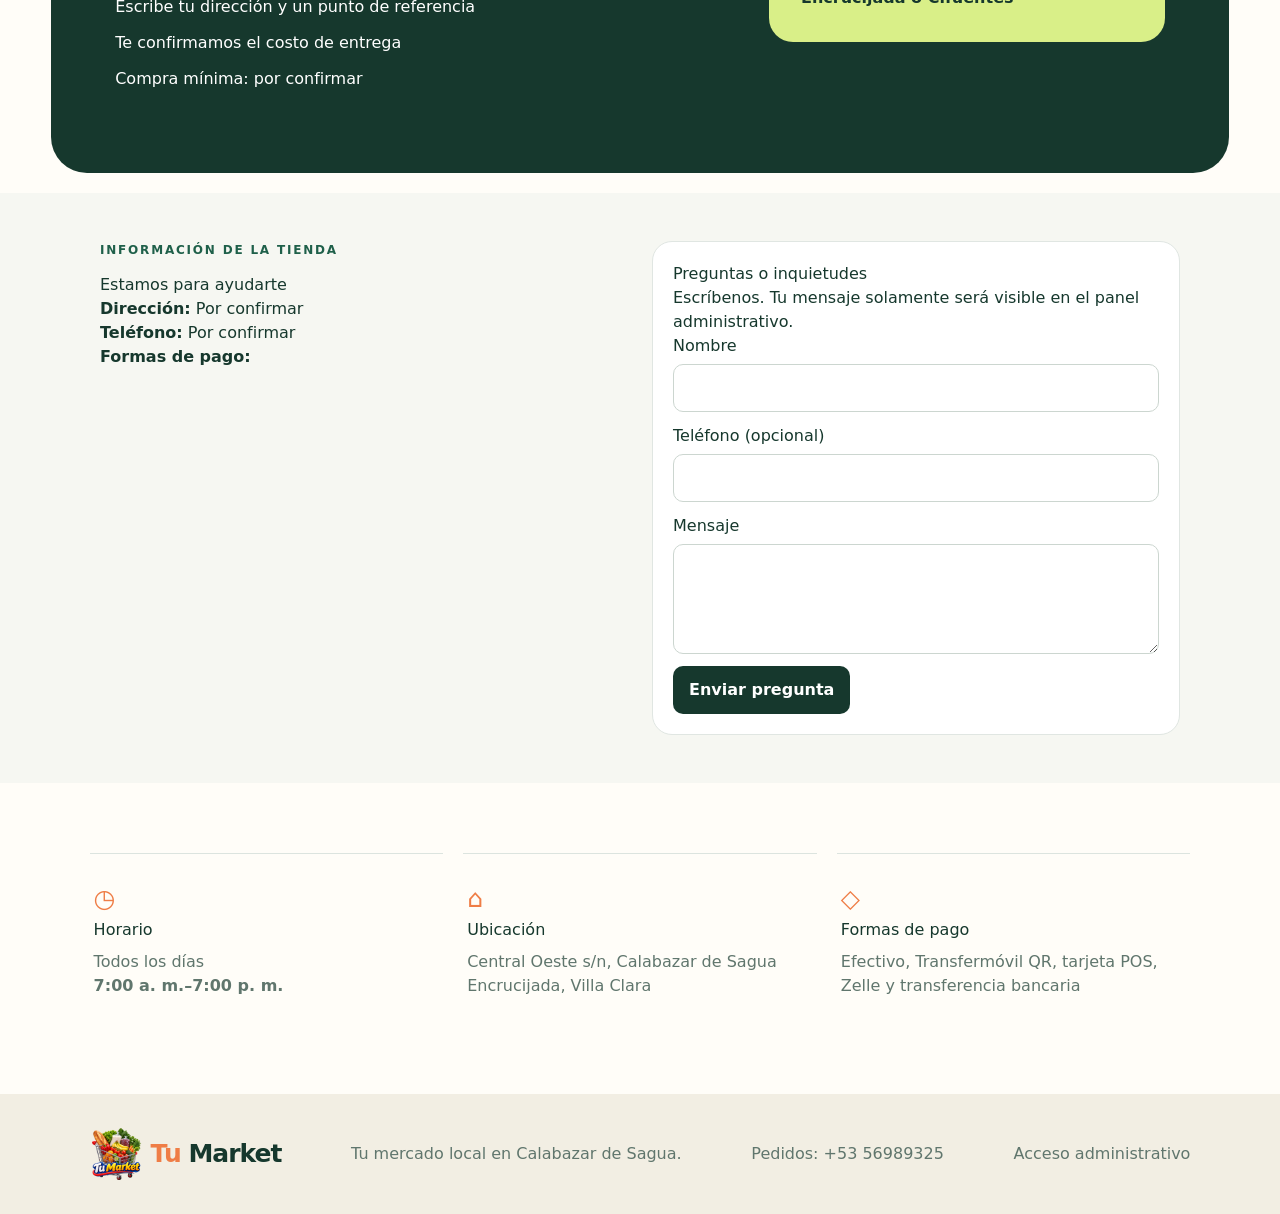
==== commit 82aeae67: "Add files via upload" ====
--- a/index.html
+++ b/index.html
@@ -25,14 +25,14 @@
 <meta name="twitter:image" content="https://tu-market-cuba.github.io/Tu-Market-/tu-market-brand.jpg"/>
 <link rel="icon" href="tu-market-logo-realistic.png"/>
 <link rel="apple-touch-icon" href="tu-market-logo-realistic.png"/>
-<style>[hidden]{display:none!important}.clientNotice{background:#fff3cd;border:1px solid #ecd98d;border-radius:16px;margin:20px auto;max-width:1080px;padding:18px}.contactPanel{background:#f6f7f2;padding:48px 7vw}.contactGrid{display:grid;grid-template-columns:1fr 1fr;gap:24px;max-width:1080px;margin:auto}.questionForm{background:#fff;border:1px solid #e0e6e2;border-radius:20px;padding:20px}.questionForm input,.questionForm textarea{display:block;width:100%;padding:11px;border:1px solid #ccd6d0;border-radius:10px;margin:6px 0 12px}.questionForm textarea{min-height:110px}.questionForm button{border:0;background:#16382d;color:#fff;border-radius:10px;padding:12px 16px;font-weight:800}.storeDetails p{white-space:pre-wrap}@media(max-width:700px){.contactGrid{grid-template-columns:1fr}}</style>
+<style>[hidden]{display:none!important}.clientNotice{background:#fff3cd;border:1px solid #ecd98d;border-radius:16px;margin:20px auto;max-width:1080px;padding:18px}.contactPanel{background:#f6f7f2;padding:48px 7vw}.contactGrid{display:grid;grid-template-columns:1fr 1fr;gap:24px;max-width:1080px;margin:auto}.questionForm{background:#fff;border:1px solid #e0e6e2;border-radius:20px;padding:20px}.questionForm input,.questionForm textarea{display:block;width:100%;padding:11px;border:1px solid #ccd6d0;border-radius:10px;margin:6px 0 12px}.questionForm textarea{min-height:110px}.questionForm button{border:0;background:#16382d;color:#fff;border-radius:10px;padding:12px 16px;font-weight:800}.storeDetails p{white-space:pre-wrap}.oldPrice{text-decoration:line-through;color:#7a7a7a;font-size:15px;margin-right:6px}.salePrice{color:#b42318;font-size:22px;font-weight:900}.discountBadge{background:#b42318;border-radius:999px;color:#fff;display:inline-block;font-size:12px;font-weight:900;margin-left:5px;padding:3px 8px;vertical-align:2px}.unitText{color:#60766d;font-size:13px;font-weight:500}.cartRow{border-bottom:1px solid #e1e7e3;display:grid;gap:10px;grid-template-columns:1fr auto;align-items:center;padding:14px 0}.cartRowName{font-weight:800}.cartRowPrice{color:#60766d;font-size:13px;margin-top:3px}.qtyControls{align-items:center;display:flex;gap:9px}.qtyControls button{background:#16382d;border:0;border-radius:9px;color:#fff;cursor:pointer;font-size:20px;font-weight:900;height:34px;width:34px}.qtyControls strong{min-width:24px;text-align:center}.removeItem{background:transparent!important;color:#a43b3b!important;font-size:13px!important;height:auto!important;width:auto!important}.cartTotal{border-top:2px solid #16382d;display:flex;font-size:20px;justify-content:space-between;margin:16px 0;padding-top:14px}.minimumPurchase{background:#fff3cd;border-radius:10px;color:#705600;margin:10px 0;padding:10px}.productInfo button:not(:disabled){background:#16382d;color:#fff;cursor:pointer}@media(max-width:700px){.contactGrid{grid-template-columns:1fr}.cartRow{grid-template-columns:1fr}.qtyControls{justify-content:flex-start}}</style>
 </head>
 <body>
 <main>
 <header class="topbar">
 <a class="brand brandWithLogo" href="#inicio" aria-label="Tu Market, inicio">
 <img src="tu-market-logo-realistic.png" alt=""/>
-<span>
+<span id="headerStoreName">
 <b>Tu</b> Market</span>
 </a>
 <nav>
@@ -45,17 +45,16 @@
 </header>
 <section class="hero" id="inicio">
 <div class="heroCopy">
-<p class="eyebrow">Calabazar de Sagua · Villa Clara</p>
-<h1>Todo lo que necesitas, <em>en un solo lugar.</em>
-</h1>
-<p class="lead">Consulta lo disponible hoy, reserva desde tu teléfono y elige recoger en el mercado o recibir tu compra a domicilio.</p>
+<p class="eyebrow" id="storeLocation">Calabazar de Sagua · Villa Clara</p>
+<h1 id="storeSlogan">Todo lo que necesitas, <em>en un solo lugar.</em></h1>
+<p class="lead" id="storeDescription">Consulta lo disponible hoy, reserva desde tu teléfono y elige recoger en el mercado o recibir tu compra a domicilio.</p>
 <div class="heroActions">
 <a class="primary" href="#productos">Ver productos</a>
-<a class="secondary" href="https://wa.me/5356989325">Pedir por WhatsApp</a>
+<a class="secondary" id="whatsappLink" href="https://wa.me/5356989325">Pedir por WhatsApp</a>
 </div>
 <div class="quickFacts">
-<span>● Abierto 7:00 a. m.–7:00 p. m.</span>
-<span>Reservas por 24 horas</span>
+<span id="openHoursQuick">● Abierto 7:00 a. m.–7:00 p. m.</span>
+<span id="pickupLimitQuick">Reservas por 24 horas</span>
 </div>
 </div>
 <div class="marketCard" aria-hidden="true">
@@ -81,21 +80,21 @@
 <section class="delivery" id="entrega">
 <div>
 <p class="eyebrow">Llegamos hasta ti</p>
-<h2>Entrega en Encrucijada y Cifuentes</h2>
-<p>Realizamos entregas en todo el territorio de ambos municipios. El costo se calcula según la distancia y se confirma antes de confirmar el pedido.</p>
+<h2 id="deliveryTitle">Entrega en Encrucijada y Cifuentes</h2>
+<p id="deliveryDescription">Realizamos entregas en todo el territorio de ambos municipios. El costo se calcula según la distancia y se confirma antes de confirmar el pedido.</p>
 <ul>
 <li>Escribe tu dirección y un punto de referencia</li>
 <li>Te confirmamos el costo de entrega</li>
-<li>La compra mínima podrá configurarse más adelante</li>
+<li id="minimumPurchaseInfo">Compra mínima: por confirmar</li>
 </ul>
 </div>
 <div class="routeCard">
 <span>Tu pedido</span>
-<b>Calabazar de Sagua</b>
+<b id="deliveryOrigin">Calabazar de Sagua</b>
 <div class="routeLine">
 </div>
 <span>Tu dirección</span>
-<b>Encrucijada o Cifuentes</b>
+<b id="deliveryArea">Encrucijada o Cifuentes</b>
 </div>
 </section>
 <section class="contactPanel" id="contacto"><div class="contactGrid"><div class="storeDetails"><p class="eyebrow">Información de la tienda</p><h2>Estamos para ayudarte</h2><p><b>Dirección:</b> <span id="publicAddress">Por confirmar</span></p><p><b>Teléfono:</b> <a id="publicPhone" href="#">Por confirmar</a></p><p><b>Formas de pago:</b></p><ul id="publicPayments"></ul><p id="publicExtra"></p></div><form id="questionForm" class="questionForm"><h2>Preguntas o inquietudes</h2><p>Escríbenos. Tu mensaje solamente será visible en el panel administrativo.</p><label>Nombre<input id="questionName" required></label><label>Teléfono (opcional)<input id="questionPhone" inputmode="tel"></label><label>Mensaje<textarea id="questionMessage" required></textarea></label><button type="submit">Enviar pregunta</button></form></div></section><section class="info" id="informacion">
@@ -103,7 +102,7 @@
 <span>◷</span>
 <h3>Horario</h3>
 <p>Todos los días<br/>
-<b>7:00 a. m.–7:00 p. m.</b>
+<b id="openHoursInfo">7:00 a. m.–7:00 p. m.</b><br><small id="deliveryHoursInfo"></small>
 </p>
 </article>
 <article>
@@ -123,7 +122,7 @@
 <span>
 <b>Tu</b> Market</span>
 </div>
-<p>Tu mercado local en Calabazar de Sagua.</p>
+<p id="footerText">Tu mercado local en Calabazar de Sagua.</p>
 <p>Pedidos: <span id="footerPhone">+53 56989325</span></p>
 <p><a href="admin.html">Acceso administrativo</a></p>
 </footer>
@@ -133,20 +132,58 @@
 <form id="orderForm"><label>Nombre y apellidos<input id="customerName" required></label><label>Teléfono<input id="phone" inputmode="tel" required></label><label>Entrega<select id="deliveryType"><option>Recoger en la tienda</option><option>Entrega a domicilio</option></select></label><label>Dirección<input id="address"></label><label>Punto de referencia (opcional)<textarea id="reference"></textarea></label><label>Forma de pago<select id="paymentMethod"><option>Efectivo (cash)</option><option>Zelle</option><option>Transferencia bancaria</option></select></label><button class="primary" type="submit">Confirmar pedido</button></form>
 </div></div>
 <script>
-const SUPABASE_URL='https://faebaloprnuvkmqggsgo.supabase.co',SUPABASE_KEY='sb_publishable_L12dqE66IVhn_qCoooGx5A_XQ2bVXRj',apiHeaders={apikey:SUPABASE_KEY,Authorization:`Bearer ${SUPABASE_KEY}`};
-const search=document.querySelector('.search input'),cartButton=document.querySelector('.cartButton'),modal=document.getElementById('cartModal');let products=[],selected='Todos',cart=[];
-function money(v){return Number(v)>0?`$${Number(v).toFixed(2)}`:'Precio por confirmar'}
-function renderFilters(){const cats=['Todos',...new Set(products.map(p=>p.category).filter(Boolean))];categoryFilters.innerHTML=cats.map(c=>`<button type="button" class="${c===selected?'active':''}" data-category="${c}">${c}</button>`).join('');categoryFilters.querySelectorAll('button').forEach(b=>b.onclick=()=>{selected=b.dataset.category;renderFilters();renderProducts()})}
-function renderProducts(){const q=search.value.toLowerCase(),list=products.filter(p=>(selected==='Todos'||p.category===selected)&&p.name.toLowerCase().includes(q));productGrid.innerHTML=list.map(p=>`<article class="productCard"><div class="productVisual">${p.image_url?`<img src="${p.image_url}" alt="${p.name}" style="width:100%;height:100%;object-fit:cover">`:(p.emoji||'🛒')}<span class="status">${p.available?'Disponible':'Agotado'}</span></div><div class="productInfo"><small>${p.category||''}</small><h3>${p.name}</h3><p class="price">${money(p.price)} <span>/ ${p.unit||'unidad'}</span></p><button ${p.available?'':'disabled'} data-id="${p.id}">${p.available?'Agregar':'No disponible'}</button></div></article>`).join('')||'<p>No hay productos en esta clasificación.</p>';productGrid.querySelectorAll('button[data-id]').forEach(b=>b.onclick=()=>add(Number(b.dataset.id)))}
-async function loadProducts(){try{const r=await fetch(`${SUPABASE_URL}/rest/v1/products?select=*&order=name.asc`,{headers:apiHeaders});if(!r.ok)throw Error();products=await r.json();renderFilters();renderProducts()}catch(e){productGrid.innerHTML='<p>No se pudo cargar el catálogo. Inténtalo nuevamente.</p>'}}
-function add(id){cart.push(id);cartButton.querySelector('b').textContent=cart.length}
-function openCart(){cartItems.innerHTML=cart.length?cart.map((id,i)=>{const p=products.find(x=>x.id===id);return p?`<p>${p.emoji||'🛒'} ${p.name} · ${money(p.price)} <button type="button" data-remove="${i}">Quitar</button></p>`:''}).join(''):'<p>Tu reserva está vacía.</p>';orderForm.hidden=!cart.length;cartItems.querySelectorAll('[data-remove]').forEach(b=>b.onclick=()=>{cart.splice(Number(b.dataset.remove),1);cartButton.querySelector('b').textContent=cart.length;openCart()});modal.hidden=false}
-cartButton.onclick=openCart;modal.querySelector('.close').onclick=()=>modal.hidden=true;modal.onclick=e=>{if(e.target===modal)modal.hidden=true};search.oninput=renderProducts;
-orderForm.onsubmit=async e=>{e.preventDefault();if(deliveryType.value==='Entrega a domicilio'&&!address.value.trim())return alert('Escribe la dirección de entrega.');const chosen=cart.map(id=>products.find(p=>p.id===id)).filter(Boolean),num='TM-'+Date.now().toString().slice(-6),body={confirmation_code:num,customer_name:customerName.value.trim(),phone:phone.value.trim(),address:address.value.trim(),reference:reference.value.trim(),delivery_type:deliveryType.value,payment_method:paymentMethod.value,items:chosen.map(p=>({id:p.id,name:p.name,price:Number(p.price||0),unit:p.unit})),total:chosen.reduce((s,p)=>s+Number(p.price||0),0),status:'Pendiente'},btn=orderForm.querySelector('button[type=submit]');btn.disabled=true;btn.textContent='Enviando…';try{const r=await fetch(`${SUPABASE_URL}/rest/v1/orders`,{method:'POST',headers:{...apiHeaders,'Content-Type':'application/json',Prefer:'return=minimal'},body:JSON.stringify(body)});if(!r.ok)throw Error();cart=[];cartButton.querySelector('b').textContent='0';modal.hidden=true;orderForm.reset();alert(`Pedido recibido. Tu número de confirmación es ${num}`)}catch(err){alert('No se pudo enviar el pedido. Inténtalo nuevamente.')}finally{btn.disabled=false;btn.textContent='Confirmar pedido'}};
-async function loadSettings(){try{const r=await fetch(`${SUPABASE_URL}/rest/v1/site_settings?select=*&id=eq.1`,{headers:apiHeaders});if(!r.ok)throw Error();const value=(await r.json())[0];if(!value)return;if(value.notice){clientNotice.hidden=false;clientNoticeText.textContent=value.notice}publicAddress.textContent=value.address||'Por confirmar';publicPhone.textContent=value.phone||'Por confirmar';publicPhone.href=value.phone?'tel:'+value.phone.replace(/\s/g,''):'#';footerPhone.textContent=value.phone||'+53 56989325';publicPayments.innerHTML=(value.payment_methods||[]).map(method=>`<li>${method}</li>`).join('');publicExtra.textContent=value.additional_info||'';const options=value.payment_methods||[];if(options.length)paymentMethod.innerHTML=options.map(method=>`<option>${method}</option>`).join('')}catch(e){}}
-questionForm.onsubmit=async event=>{event.preventDefault();const button=questionForm.querySelector('button'),body={name:questionName.value.trim(),phone:questionPhone.value.trim(),message:questionMessage.value.trim(),status:'Pendiente'};button.disabled=true;button.textContent='Enviando…';try{const r=await fetch(`${SUPABASE_URL}/rest/v1/customer_questions`,{method:'POST',headers:{...apiHeaders,'Content-Type':'application/json',Prefer:'return=minimal'},body:JSON.stringify(body)});if(!r.ok)throw Error();questionForm.reset();alert('Tu pregunta fue enviada a Tu Market.')}catch(e){alert('No se pudo enviar la pregunta. Inténtalo nuevamente.')}finally{button.disabled=false;button.textContent='Enviar pregunta'}};
-loadSettings();loadProducts();
+const SUPABASE_URL='https://faebaloprnuvkmqggsgo.supabase.co';
+const SUPABASE_KEY='sb_publishable_L12dqE66IVhn_qCoooGx5A_XQ2bVXRj';
+const apiHeaders={apikey:SUPABASE_KEY,Authorization:`Bearer ${SUPABASE_KEY}`};
+const SETTINGS_MARKER='__TM_CONFIG__:';
+const search=document.querySelector('.search input');
+const cartButton=document.querySelector('.cartButton');
+const modal=document.getElementById('cartModal');
+const productGrid=document.getElementById('productGrid');
+const categoryFilters=document.getElementById('categoryFilters');
+const cartItems=document.getElementById('cartItems');
+const orderForm=document.getElementById('orderForm');
+const questionForm=document.getElementById('questionForm');
+let products=[],selected='Todos',cart=[];
+
+function safeText(value){return String(value??'').replace(/[&<>"']/g,char=>({'&':'&amp;','<':'&lt;','>':'&gt;','"':'&quot;',"'":'&#39;'}[char]))}
+function money(value){return Number(value)>0?`$${Number(value).toFixed(2)}`:'Precio por confirmar'}
+function discountPercent(normal,sale){return normal>sale&&sale>=0?Math.round((normal-sale)*100/normal):0}
+function priceMarkup(product){const sale=Number(product.price||0),normal=Number(product.original_price||0),discount=discountPercent(normal,sale);if(discount>0)return`<span class="oldPrice">${money(normal)}</span><span class="salePrice">${money(sale)}</span><span class="discountBadge">-${discount}%</span>`;return`<span>${money(sale)}</span>`}
+function cartCount(){return cart.reduce((total,item)=>total+item.qty,0)}
+function updateCartCount(){cartButton.querySelector('b').textContent=cartCount()}
+function cartTotal(){return cart.reduce((total,item)=>{const product=products.find(p=>String(p.id)===String(item.id));return total+(product?Number(product.price||0)*item.qty:0)},0)}
+
+function renderFilters(){const cats=['Todos',...new Set(products.map(product=>product.category).filter(Boolean))];categoryFilters.innerHTML=cats.map(category=>`<button type="button" class="${category===selected?'active':''}" data-category="${safeText(category)}">${safeText(category)}</button>`).join('');categoryFilters.querySelectorAll('button').forEach(button=>button.onclick=()=>{selected=button.dataset.category;renderFilters();renderProducts()})}
+function renderProducts(){const query=search.value.toLowerCase(),list=products.filter(product=>(selected==='Todos'||product.category===selected)&&String(product.name||'').toLowerCase().includes(query));productGrid.innerHTML=list.map(product=>`<article class="productCard"><div class="productVisual">${product.image_url?`<img src="${safeText(product.image_url)}" alt="${safeText(product.name)}" style="width:100%;height:100%;object-fit:cover">`:safeText(product.emoji||'🛒')}<span class="status">${product.available?'Disponible':'Agotado'}</span></div><div class="productInfo"><small>${safeText(product.category||'')}</small><h3>${safeText(product.name)}</h3><p class="price">${priceMarkup(product)} <span class="unitText">/ ${safeText(product.unit||'unidad')}</span></p><button ${product.available?'':'disabled'} data-id="${safeText(product.id)}">${product.available?'Agregar al carrito':'No disponible'}</button></div></article>`).join('')||'<p class="emptyProducts">No hay productos en esta clasificación.</p>';productGrid.querySelectorAll('button[data-id]').forEach(button=>button.onclick=()=>add(button.dataset.id))}
+async function loadProducts(){try{const response=await fetch(`${SUPABASE_URL}/rest/v1/products?select=*&order=name.asc`,{headers:apiHeaders,cache:'no-store'});if(!response.ok)throw Error();products=await response.json();cart=cart.filter(item=>products.some(product=>String(product.id)===String(item.id)));updateCartCount();renderFilters();renderProducts()}catch(error){if(!products.length)productGrid.innerHTML='<p class="emptyProducts">No se pudo cargar el catálogo. Inténtalo nuevamente.</p>'}}
+
+function add(id){const item=cart.find(entry=>String(entry.id)===String(id));if(item)item.qty++;else cart.push({id:String(id),qty:1});updateCartCount();cartButton.animate([{transform:'scale(1)'},{transform:'scale(1.06)'},{transform:'scale(1)'}],{duration:250})}
+function changeQuantity(id,amount){const item=cart.find(entry=>String(entry.id)===String(id));if(!item)return;item.qty+=amount;if(item.qty<=0)cart=cart.filter(entry=>String(entry.id)!==String(id));updateCartCount();renderCart()}
+function removeItem(id){cart=cart.filter(entry=>String(entry.id)!==String(id));updateCartCount();renderCart()}
+function renderCart(){cartItems.innerHTML=cart.length?cart.map(item=>{const product=products.find(entry=>String(entry.id)===String(item.id));if(!product)return'';return`<div class="cartRow"><div><div class="cartRowName">${safeText(product.emoji||'🛒')} ${safeText(product.name)}</div><div class="cartRowPrice">${money(product.price)} cada uno · <b>${money(Number(product.price||0)*item.qty)}</b></div></div><div class="qtyControls"><button type="button" data-action="minus" data-id="${safeText(item.id)}" aria-label="Quitar uno">−</button><strong>${item.qty}</strong><button type="button" data-action="plus" data-id="${safeText(item.id)}" aria-label="Agregar uno">+</button><button type="button" class="removeItem" data-action="remove" data-id="${safeText(item.id)}">Quitar</button></div></div>`}).join('')+`<div class="cartTotal"><span>Total</span><b>${money(cartTotal())}</b></div>`:'<p>Tu reserva está vacía.</p>';orderForm.hidden=!cart.length;cartItems.querySelectorAll('[data-action]').forEach(button=>button.onclick=()=>{const action=button.dataset.action,id=button.dataset.id;if(action==='plus')changeQuantity(id,1);if(action==='minus')changeQuantity(id,-1);if(action==='remove')removeItem(id)})}
+function openCart(){renderCart();modal.hidden=false}
+cartButton.onclick=openCart;
+modal.querySelector('.close').onclick=()=>modal.hidden=true;
+modal.onclick=event=>{if(event.target===modal)modal.hidden=true};
+search.oninput=renderProducts;
+
+orderForm.onsubmit=async event=>{event.preventDefault();const deliveryType=document.getElementById('deliveryType'),address=document.getElementById('address');if(deliveryType.value==='Entrega a domicilio'&&!address.value.trim())return alert('Escribe la dirección de entrega.');const chosen=cart.map(item=>{const product=products.find(entry=>String(entry.id)===String(item.id));return product?{...product,qty:item.qty}:null}).filter(Boolean),confirmation='TM-'+Date.now().toString().slice(-6),body={confirmation_code:confirmation,customer_name:document.getElementById('customerName').value.trim(),phone:document.getElementById('phone').value.trim(),address:address.value.trim(),reference:document.getElementById('reference').value.trim(),delivery_type:deliveryType.value,payment_method:document.getElementById('paymentMethod').value,items:chosen.map(product=>({id:product.id,name:product.name,price:Number(product.price||0),unit:product.unit,qty:product.qty})),total:chosen.reduce((total,product)=>total+Number(product.price||0)*product.qty,0),status:'Pendiente'},button=orderForm.querySelector('button[type=submit]');button.disabled=true;button.textContent='Enviando…';try{const response=await fetch(`${SUPABASE_URL}/rest/v1/orders`,{method:'POST',headers:{...apiHeaders,'Content-Type':'application/json',Prefer:'return=minimal'},body:JSON.stringify(body)});if(!response.ok)throw Error();cart=[];updateCartCount();modal.hidden=true;orderForm.reset();alert(`Pedido recibido. Tu número de confirmación es ${confirmation}`)}catch(error){alert('No se pudo enviar el pedido. Inténtalo nuevamente.')}finally{button.disabled=false;button.textContent='Confirmar pedido'}};
+
+function readStoreConfig(text){const raw=String(text||''),line=raw.split('\n').find(value=>value.startsWith(SETTINGS_MARKER));if(!line)return{};try{return JSON.parse(decodeURIComponent(line.slice(SETTINGS_MARKER.length)))}catch(error){return{}}}
+function cleanExtra(text){return String(text||'').split('\n').filter(value=>!value.startsWith(SETTINGS_MARKER)&&!/^\s*(Horario|Territorio de entrega):/i.test(value)).join('\n').trim()}
+function setText(id,value,fallback){document.getElementById(id).textContent=value||fallback||''}
+async function loadSettings(){try{const response=await fetch(`${SUPABASE_URL}/rest/v1/site_settings?select=*&id=eq.1`,{headers:apiHeaders,cache:'no-store'});if(!response.ok)throw Error();const value=(await response.json())[0];if(!value)return;const config=readStoreConfig(value.additional_info),phone=value.phone||'',payments=value.payment_methods||[];document.getElementById('clientNotice').hidden=!value.notice;setText('clientNoticeText',value.notice);setText('publicAddress',value.address,'Por confirmar');setText('publicPhone',phone,'Por confirmar');document.getElementById('publicPhone').href=phone?'tel:'+phone.replace(/\s/g,''):'#';setText('footerPhone',phone,'+53 56989325');document.getElementById('publicPayments').innerHTML=payments.map(method=>`<li>${safeText(method)}</li>`).join('');setText('publicExtra',cleanExtra(value.additional_info));if(payments.length)document.getElementById('paymentMethod').innerHTML=payments.map(method=>`<option>${safeText(method)}</option>`).join('');const storeName=config.storeName||'Tu Market';setText('headerStoreName',storeName);document.title=storeName;setText('storeLocation',config.location,'Calabazar de Sagua · Villa Clara');setText('storeDescription',config.description,'Consulta lo disponible hoy, reserva desde tu teléfono y elige recoger en el mercado o recibir tu compra a domicilio.');if(config.slogan)setText('storeSlogan',config.slogan);const whatsapp=String(config.whatsapp||phone).replace(/\D/g,'');if(whatsapp)document.getElementById('whatsappLink').href='https://wa.me/'+whatsapp;setText('openHoursQuick','● Abierto '+(config.openHours||'7:00 a. m.–7:00 p. m.'));setText('pickupLimitQuick','Reservas por '+(config.pickupLimit||'24 horas'));setText('openHoursInfo',config.openHours,'7:00 a. m.–7:00 p. m.');setText('deliveryHoursInfo',config.deliveryHours?'Entregas: '+config.deliveryHours:'');setText('deliveryTitle',config.deliveryTitle,'Entrega en Encrucijada y Cifuentes');setText('deliveryDescription',config.deliveryDescription,'Realizamos entregas en todo el territorio. El costo se confirma antes de realizar el pedido.');setText('minimumPurchaseInfo','Compra mínima: '+(config.minimumPurchase||'por confirmar'));setText('deliveryOrigin',config.deliveryOrigin,'Calabazar de Sagua');setText('deliveryArea',config.deliveryArea,'Encrucijada o Cifuentes');setText('footerText',config.footerText,'Tu mercado local en Calabazar de Sagua.')}catch(error){}}
+
+questionForm.onsubmit=async event=>{event.preventDefault();const button=questionForm.querySelector('button'),body={name:document.getElementById('questionName').value.trim(),phone:document.getElementById('questionPhone').value.trim(),message:document.getElementById('questionMessage').value.trim(),status:'Pendiente'};button.disabled=true;button.textContent='Enviando…';try{const response=await fetch(`${SUPABASE_URL}/rest/v1/customer_questions`,{method:'POST',headers:{...apiHeaders,'Content-Type':'application/json',Prefer:'return=minimal'},body:JSON.stringify(body)});if(!response.ok)throw Error();questionForm.reset();alert('Tu pregunta fue enviada a Tu Market.')}catch(error){alert('No se pudo enviar la pregunta. Inténtalo nuevamente.')}finally{button.disabled=false;button.textContent='Enviar pregunta'}};
+function refreshMarket(){if(!navigator.onLine)return;loadSettings();loadProducts()}
+window.addEventListener('online',refreshMarket);
+window.addEventListener('focus',refreshMarket);
+document.addEventListener('visibilitychange',()=>{if(!document.hidden)refreshMarket()});
+setInterval(()=>{if(!document.hidden)refreshMarket()},10000);
+if('serviceWorker'in navigator)navigator.serviceWorker.register('./service-worker.js').catch(()=>{});
+updateCartCount();
+refreshMarket();
 </script>
 </body>
 </html>
-
